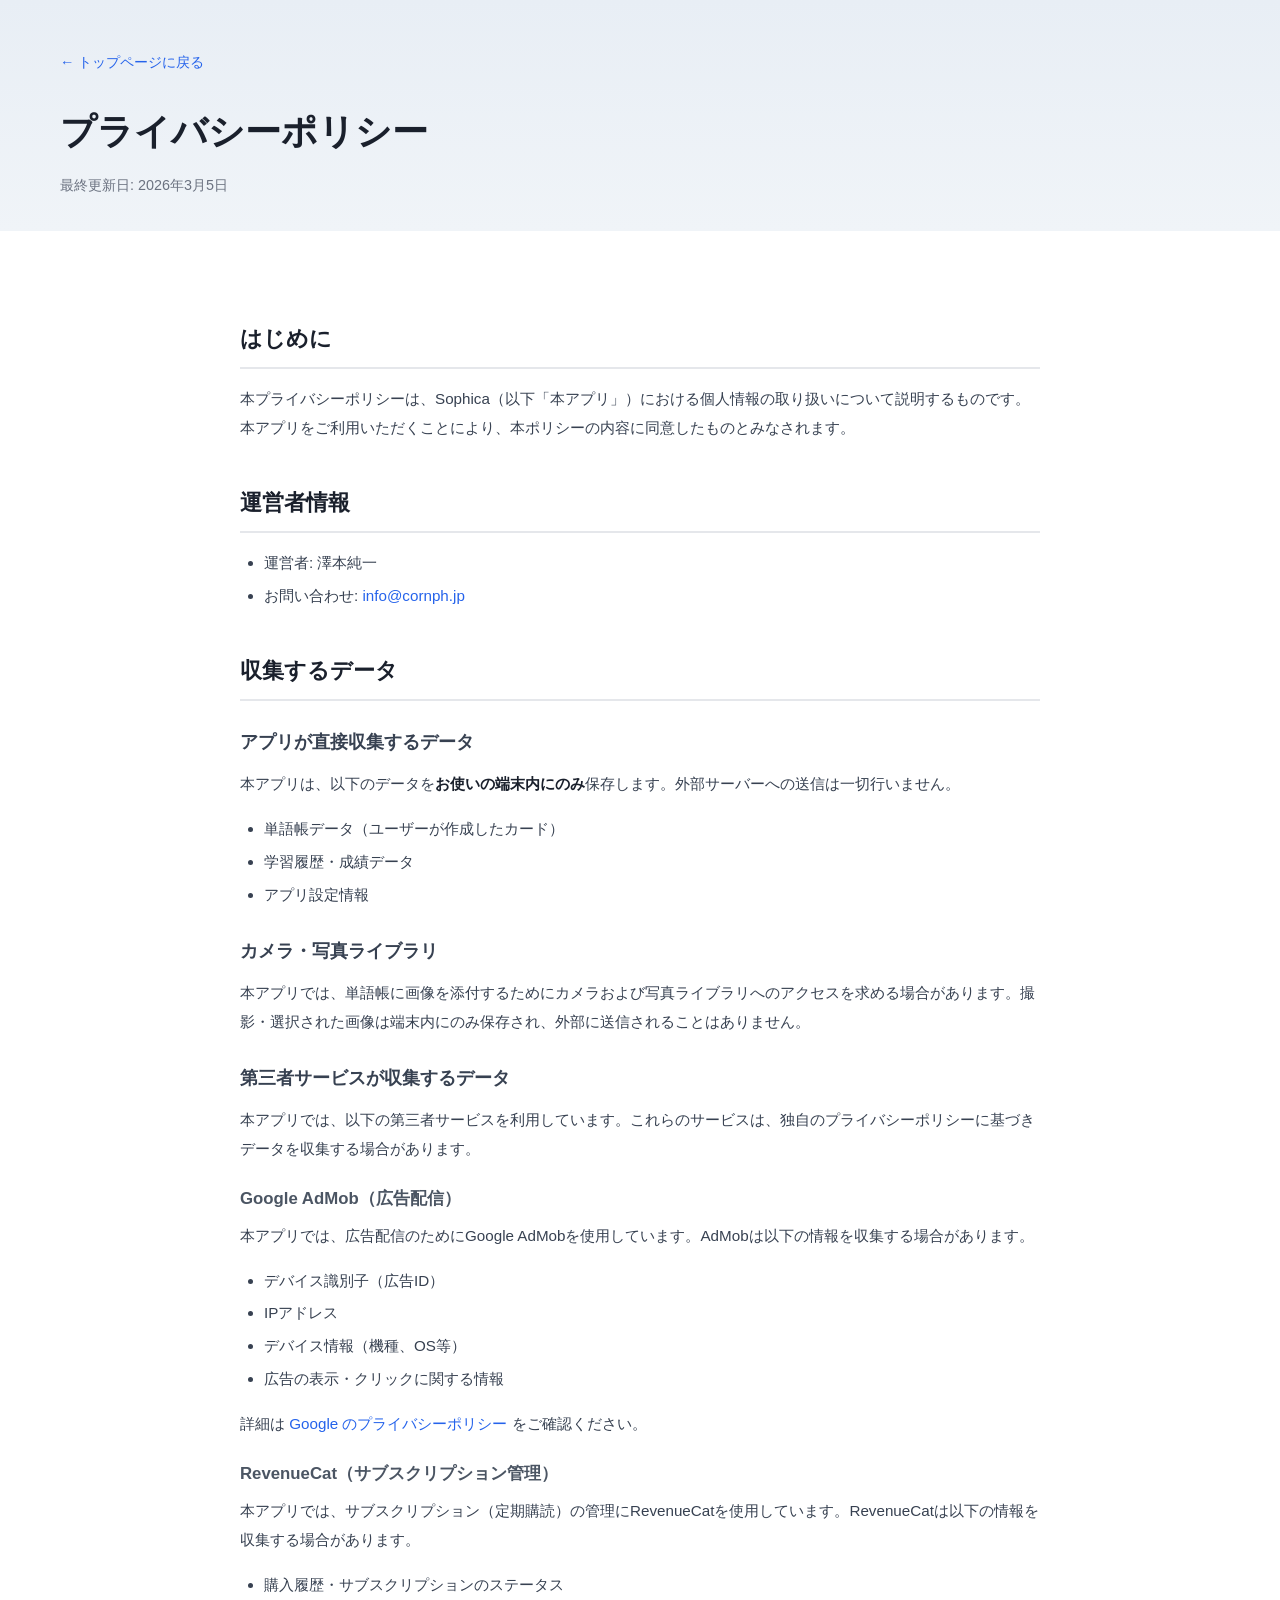
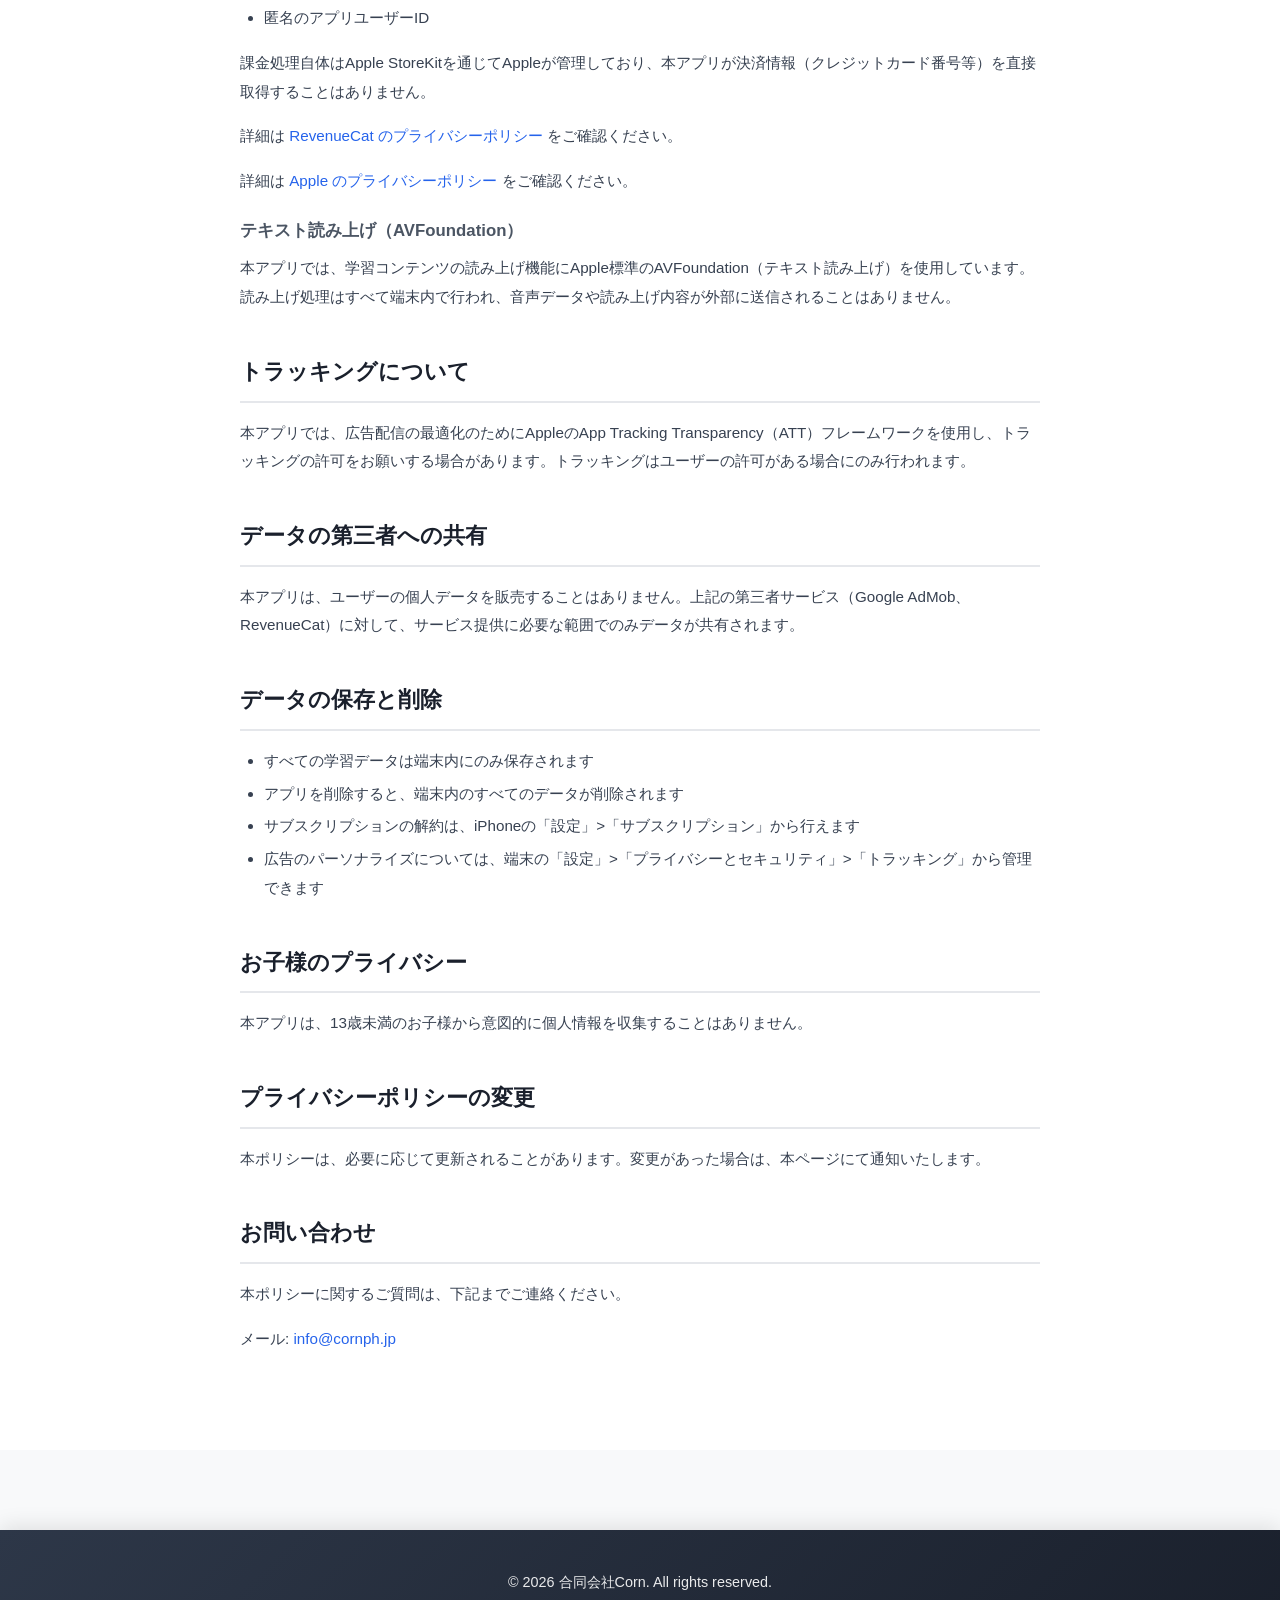
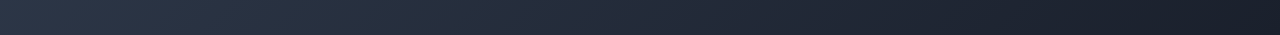
==== privacy-policy.html @ 8b71ee95 "Add privacy policy and terms of service pages for Sophica app" ====
<!DOCTYPE html>
<html lang="ja">
<head>
    <meta charset="UTF-8">
    <meta name="viewport" content="width=device-width, initial-scale=1.0">
    <meta name="description" content="Sophica（ソフィカ）アプリのプライバシーポリシー">
    <title>プライバシーポリシー | 合同会社Corn</title>
    <link rel="icon" type="image/png" href="logo.png">
    <link rel="stylesheet" href="styles.css">
    <link rel="stylesheet" href="legal.css">
</head>
<body>
    <main>
        <section class="legal-header">
            <div class="container">
                <a href="/" class="back-link">&larr; トップページに戻る</a>
                <h1>プライバシーポリシー</h1>
                <p class="last-updated">最終更新日: 2026年3月5日</p>
            </div>
        </section>

        <section class="legal-content">
            <div class="container">
                <div class="legal-body">

                    <h2>はじめに</h2>
                    <p>本プライバシーポリシーは、Sophica（以下「本アプリ」）における個人情報の取り扱いについて説明するものです。本アプリをご利用いただくことにより、本ポリシーの内容に同意したものとみなされます。</p>

                    <h2>運営者情報</h2>
                    <ul>
                        <li>運営者: 澤本純一</li>
                        <li>お問い合わせ: <a href="mailto:info@cornph.jp">info@cornph.jp</a></li>
                    </ul>

                    <h2>収集するデータ</h2>

                    <h3>アプリが直接収集するデータ</h3>
                    <p>本アプリは、以下のデータを<strong>お使いの端末内にのみ</strong>保存します。外部サーバーへの送信は一切行いません。</p>
                    <ul>
                        <li>単語帳データ（ユーザーが作成したカード）</li>
                        <li>学習履歴・成績データ</li>
                        <li>アプリ設定情報</li>
                    </ul>

                    <h3>カメラ・写真ライブラリ</h3>
                    <p>本アプリでは、単語帳に画像を添付するためにカメラおよび写真ライブラリへのアクセスを求める場合があります。撮影・選択された画像は端末内にのみ保存され、外部に送信されることはありません。</p>

                    <h3>第三者サービスが収集するデータ</h3>
                    <p>本アプリでは、以下の第三者サービスを利用しています。これらのサービスは、独自のプライバシーポリシーに基づきデータを収集する場合があります。</p>

                    <h4>Google AdMob（広告配信）</h4>
                    <p>本アプリでは、広告配信のためにGoogle AdMobを使用しています。AdMobは以下の情報を収集する場合があります。</p>
                    <ul>
                        <li>デバイス識別子（広告ID）</li>
                        <li>IPアドレス</li>
                        <li>デバイス情報（機種、OS等）</li>
                        <li>広告の表示・クリックに関する情報</li>
                    </ul>
                    <p>詳細は <a href="https://policies.google.com/privacy" target="_blank" rel="noopener">Google のプライバシーポリシー</a> をご確認ください。</p>

                    <h4>RevenueCat（サブスクリプション管理）</h4>
                    <p>本アプリでは、サブスクリプション（定期購読）の管理にRevenueCatを使用しています。RevenueCatは以下の情報を収集する場合があります。</p>
                    <ul>
                        <li>購入履歴・サブスクリプションのステータス</li>
                        <li>匿名のアプリユーザーID</li>
                    </ul>
                    <p>課金処理自体はApple StoreKitを通じてAppleが管理しており、本アプリが決済情報（クレジットカード番号等）を直接取得することはありません。</p>
                    <p>詳細は <a href="https://www.revenuecat.com/privacy/" target="_blank" rel="noopener">RevenueCat のプライバシーポリシー</a> をご確認ください。</p>
                    <p>詳細は <a href="https://www.apple.com/legal/privacy/" target="_blank" rel="noopener">Apple のプライバシーポリシー</a> をご確認ください。</p>

                    <h4>テキスト読み上げ（AVFoundation）</h4>
                    <p>本アプリでは、学習コンテンツの読み上げ機能にApple標準のAVFoundation（テキスト読み上げ）を使用しています。読み上げ処理はすべて端末内で行われ、音声データや読み上げ内容が外部に送信されることはありません。</p>

                    <h2>トラッキングについて</h2>
                    <p>本アプリでは、広告配信の最適化のためにAppleのApp Tracking Transparency（ATT）フレームワークを使用し、トラッキングの許可をお願いする場合があります。トラッキングはユーザーの許可がある場合にのみ行われます。</p>

                    <h2>データの第三者への共有</h2>
                    <p>本アプリは、ユーザーの個人データを販売することはありません。上記の第三者サービス（Google AdMob、RevenueCat）に対して、サービス提供に必要な範囲でのみデータが共有されます。</p>

                    <h2>データの保存と削除</h2>
                    <ul>
                        <li>すべての学習データは端末内にのみ保存されます</li>
                        <li>アプリを削除すると、端末内のすべてのデータが削除されます</li>
                        <li>サブスクリプションの解約は、iPhoneの「設定」>「サブスクリプション」から行えます</li>
                        <li>広告のパーソナライズについては、端末の「設定」>「プライバシーとセキュリティ」>「トラッキング」から管理できます</li>
                    </ul>

                    <h2>お子様のプライバシー</h2>
                    <p>本アプリは、13歳未満のお子様から意図的に個人情報を収集することはありません。</p>

                    <h2>プライバシーポリシーの変更</h2>
                    <p>本ポリシーは、必要に応じて更新されることがあります。変更があった場合は、本ページにて通知いたします。</p>

                    <h2>お問い合わせ</h2>
                    <p>本ポリシーに関するご質問は、下記までご連絡ください。</p>
                    <p>メール: <a href="mailto:info@cornph.jp">info@cornph.jp</a></p>

                </div>
            </div>
        </section>
    </main>

    <footer>
        <div class="container">
            <p>&copy; 2026 合同会社Corn. All rights reserved.</p>
        </div>
    </footer>
</body>
</html>
---- styles.css ----
/* リセット */
* {
    margin: 0;
    padding: 0;
    box-sizing: border-box;
}

body {
    font-family: -apple-system, BlinkMacSystemFont, "Segoe UI", "Hiragino Sans", "Hiragino Kaku Gothic ProN", "Meiryo", sans-serif;
    line-height: 1.8;
    color: #1a202c;
    background: #f8f9fa;
}

.container {
    max-width: 1200px;
    margin: 0 auto;
    padding: 0 20px;
}

/* ヒーローセクション */
.hero {
    background: linear-gradient(to bottom, #e8eef5 0%, #f0f4f8 100%);
    padding: 4rem 0;
    min-height: 400px;
}

.hero-container {
    display: grid;
    grid-template-columns: 1fr 1fr;
    gap: 4rem;
    align-items: center;
}

.hero-content {
    padding: 2rem 0;
}

.hero-title {
    font-size: 2.5rem;
    font-weight: 700;
    margin-bottom: 1.5rem;
    line-height: 1.3;
    background: linear-gradient(to right, #2563eb, #0891b2);
    -webkit-background-clip: text;
    background-clip: text;
    -webkit-text-fill-color: transparent;
    color: transparent;
}

@media (min-width: 640px) {
    .hero-title {
        font-size: 3rem;
    }
}

@media (min-width: 1024px) {
    .hero-title {
        font-size: 3.75rem;
    }
}

.hero-subtitle {
    font-size: 1rem;
    color: #4b5563;
    margin-bottom: 2rem;
    line-height: 1.8;
}

.btn-primary {
    display: inline-flex;
    align-items: center;
    gap: 0.5rem;
    background: #2563eb;
    color: white;
    padding: 0.875rem 1.75rem;
    border-radius: 9999px;
    text-decoration: none;
    font-weight: 600;
    font-size: 0.95rem;
    transition: all 0.3s ease;
    box-shadow: 0 4px 14px rgba(37, 99, 235, 0.3);
}

.btn-primary:hover {
    background: #1d4ed8;
    transform: translateY(-2px);
    box-shadow: 0 6px 20px rgba(37, 99, 235, 0.4);
}

.btn-secondary {
    display: inline-flex;
    align-items: center;
    gap: 0.5rem;
    background: #2563eb;
    color: white;
    padding: 0.875rem 2rem;
    border-radius: 9999px;
    text-decoration: none;
    font-weight: 600;
    font-size: 0.95rem;
    transition: all 0.3s ease;
    box-shadow: 0 4px 14px rgba(37, 99, 235, 0.3);
}

.btn-secondary:hover {
    background: #1d4ed8;
    transform: translateY(-2px);
    box-shadow: 0 6px 20px rgba(37, 99, 235, 0.4);
}

/* KV画像 */
.hero-image {
    display: flex;
    align-items: center;
    justify-content: center;
}

.kv-img {
    width: 100%;
    height: auto;
    border-radius: 16px;
    box-shadow: none;
}

/* YouTubeチャンネルセクション */
.channel {
    background: white;
    padding: 5rem 0;
}

.channel h2 {
    text-align: center;
    font-size: 2rem;
    font-weight: 700;
    color: #1a202c;
    margin-bottom: 1rem;
}

.channel-description {
    text-align: center;
    color: #6b7280;
    margin-bottom: 3.5rem;
    font-size: 1rem;
    line-height: 1.8;
}

.features-grid {
    display: grid;
    grid-template-columns: repeat(auto-fit, minmax(280px, 1fr));
    gap: 2rem;
    margin-bottom: 3rem;
}

.feature-card {
    background: white;
    padding: 2rem;
    border-radius: 12px;
    box-shadow: 0 2px 8px rgba(0, 0, 0, 0.08);
    transition: all 0.3s ease;
}

.feature-card:hover {
    transform: translateY(-4px);
    box-shadow: 0 8px 24px rgba(0, 0, 0, 0.12);
}

.feature-icon {
    width: 48px;
    height: 48px;
    border-radius: 8px;
    display: flex;
    align-items: center;
    justify-content: center;
    margin-bottom: 1.25rem;
}

.feature-icon.blue {
    background: #dbeafe;
    color: #2563eb;
}

.feature-icon.green {
    background: #d1fae5;
    color: #059669;
}

.feature-card h3 {
    font-size: 1.125rem;
    font-weight: 600;
    color: #1a202c;
    margin-bottom: 0.75rem;
}

.feature-card p {
    color: #6b7280;
    font-size: 0.95rem;
    line-height: 1.6;
}

.cta-center {
    text-align: center;
    margin-top: 3rem;
}

/* 私の想いセクション */
.philosophy {
    background: #f8f9fa;
    padding: 5rem 0;
}

.philosophy h2 {
    text-align: center;
    font-size: 2rem;
    font-weight: 700;
    color: #1a202c;
    margin-bottom: 3rem;
}

.philosophy-content {
    max-width: 800px;
    margin: 0 auto;
    text-align: center;
}

.philosophy-text {
    font-size: 1.05rem;
    color: #4b5563;
    line-height: 2;
    margin-bottom: 2rem;
}

.philosophy-text.highlight {
    font-size: 1.15rem;
    color: #1a202c;
    font-weight: 500;
    margin-top: 2.5rem;
}

/* 会社概要セクション */
.company {
    background: white;
    padding: 5rem 0;
}

.company h2 {
    text-align: center;
    font-size: 2rem;
    font-weight: 700;
    color: #1a202c;
    margin-bottom: 3rem;
}

.company-grid {
    max-width: 900px;
    margin: 0 auto;
}

.company-info {
    background: white;
    border-radius: 12px;
}

.company-item {
    display: grid;
    grid-template-columns: 140px 1fr;
    padding: 1.5rem 0;
    border-bottom: 1px solid #e5e7eb;
    gap: 2rem;
}

.company-item:last-child {
    border-bottom: none;
}

.company-label {
    font-weight: 600;
    color: #6b7280;
    font-size: 0.9rem;
}

.company-value {
    color: #1a202c;
    line-height: 1.8;
}

.english-text {
    color: #6b7280;
    font-size: 0.9rem;
    display: block;
    margin-top: 0.25rem;
}

/* フッター */
footer {
    background: #1a202c;
    color: white;
    text-align: center;
    padding: 2rem 0;
}

footer p {
    opacity: 0.8;
    font-size: 0.9rem;
}

/* レスポンシブデザイン */
@media (max-width: 768px) {
    .hero-container {
        grid-template-columns: 1fr;
        gap: 2rem;
    }

    .hero-title {
        font-size: 2rem;
    }

    .features-grid {
        grid-template-columns: 1fr;
    }

    .company-item {
        grid-template-columns: 1fr;
        gap: 0.5rem;
    }

    .company-label {
        font-size: 0.85rem;
    }

    .channel h2,
    .philosophy h2,
    .company h2 {
        font-size: 1.75rem;
    }
}
    text-shadow: 2px 2px 4px rgba(0,0,0,0.2);
}

.hero p {
    font-size: 1.3rem;
    position: relative;
    z-index: 1;
    opacity: 0.95;
}

/* セクション共通スタイル */
section {
    padding: 5rem 0;
}

section h2 {
    font-size: 2.5rem;
    margin-bottom: 3rem;
    color: #2d3748;
    position: relative;
    padding-bottom: 1rem;
}

/* 会社概要 */
.about {
    background-color: white;
}

.info-table {
    width: 100%;
    max-width: 800px;
    border-collapse: collapse;
    background-color: white;
    box-shadow: 0 10px 40px rgba(0,0,0,0.08);
    border-radius: 12px;
    overflow: hidden;
}

.info-table th,
.info-table td {
    padding: 1.5rem;
    text-align: left;
    border-bottom: 1px solid #e2e8f0;
}

.info-table th {
    background: linear-gradient(135deg, #667eea15 0%, #764ba215 100%);
    font-weight: 600;
    width: 200px;
    color: #4a5568;
}

.info-table td {
    color: #2d3748;
}

.info-table tr:last-child th,
.info-table tr:last-child td {
    border-bottom: none;
}

.info-table tr {
    transition: background-color 0.3s ease;
}

.info-table tr:hover {
    background-color: #f7fafc;
}

/* 事業内容 */
.business {
    background: white;
}

.business-list {
    list-style: none;
    max-width: 800px;
}

.business-list li {
    padding: 1.5rem 1.5rem 1.5rem 2rem;
    margin-bottom: 1.5rem;
    background-color: white;
    border-left: 5px solid transparent;
    border-image: linear-gradient(135deg, #667eea 0%, #764ba2 100%);
    border-image-slice: 1;
    box-shadow: 0 4px 15px rgba(0,0,0,0.08);
    border-radius: 0 8px 8px 0;
    transition: all 0.3s ease;
    position: relative;
}

.business-list li::before {
    content: '✓';
    position: absolute;
    left: 0.8rem;
    top: 50%;
    transform: translateY(-50%);
    color: #667eea;
    font-weight: bold;
    font-size: 1.2rem;
}

.business-list li:hover {
    transform: translateX(10px);
    box-shadow: 0 6px 25px rgba(102, 126, 234, 0.15);
}

/* お問い合わせ */
.contact {
    background-color: white;
}

.contact-info {
    max-width: 800px;
    padding: 3rem;
    background: linear-gradient(135deg, #ffffff 0%, #f7fafc 100%);
    box-shadow: 0 10px 40px rgba(0,0,0,0.08);
    border-radius: 16px;
    border: 1px solid #e2e8f0;
}

.contact-info p {
    margin-bottom: 1.5rem;
    font-size: 1.1rem;
    display: flex;
    align-items: center;
}

.contact-info strong {
    color: #667eea;
    min-width: 120px;
}

/* フッター */
footer {
    background: linear-gradient(135deg, #2d3748 0%, #1a202c 100%);
    color: white;
    text-align: center;
    padding: 2.5rem 0;
    margin-top: 5rem;
    box-shadow: 0 -4px 20px rgba(0,0,0,0.1);
}

footer p {
    opacity: 0.9;
}

/* レスポンシブデザイン */
@media (max-width: 768px) {
    header h1 {
        font-size: 1.5rem;
    }

    nav ul {
        flex-direction: column;
        gap: 0.8rem;
    }

    .hero h2 {
        font-size: 2rem;
    }

    .hero {
        padding: 4rem 0;
    }

    section h2 {
        font-size: 1.8rem;
    }

    section {
        padding: 3rem 0;
    }

    .info-table th,
    .info-table td {
        display: block;
        width: 100%;
    }

    .info-table th {
        background: linear-gradient(135deg, #667eea 0%, #764ba2 100%);
        color: white;
        border-radius: 8px 8px 0 0;
    }

    .business-list li {
        padding-left: 2.5rem;
    }

    .contact-info {
        padding: 2rem;
    }
}
---- legal.css ----
/* 法的文書ページ共通スタイル */
.legal-header {
    background: linear-gradient(to bottom, #e8eef5 0%, #f0f4f8 100%);
    padding: 3rem 0 2rem;
}

.legal-header h1 {
    font-size: 2.25rem;
    font-weight: 700;
    color: #1a202c;
    margin-bottom: 0.5rem;
}

.legal-header .last-updated {
    color: #6b7280;
    font-size: 0.9rem;
}

.back-link {
    display: inline-block;
    color: #2563eb;
    text-decoration: none;
    font-size: 0.9rem;
    margin-bottom: 1.5rem;
    transition: color 0.2s ease;
}

.back-link:hover {
    color: #1d4ed8;
}

.legal-content {
    background: white;
    padding: 3rem 0 5rem;
}

.legal-body {
    max-width: 800px;
    margin: 0 auto;
}

.legal-body h2 {
    font-size: 1.4rem;
    font-weight: 700;
    color: #1a202c;
    margin-top: 2.5rem;
    margin-bottom: 1rem;
    padding-bottom: 0.5rem;
    border-bottom: 2px solid #e5e7eb;
}

.legal-body h3 {
    font-size: 1.15rem;
    font-weight: 600;
    color: #374151;
    margin-top: 1.5rem;
    margin-bottom: 0.75rem;
}

.legal-body h4 {
    font-size: 1.05rem;
    font-weight: 600;
    color: #4b5563;
    margin-top: 1.25rem;
    margin-bottom: 0.5rem;
}

.legal-body p {
    color: #374151;
    font-size: 0.95rem;
    line-height: 1.9;
    margin-bottom: 1rem;
}

.legal-body ul,
.legal-body ol {
    color: #374151;
    font-size: 0.95rem;
    line-height: 1.9;
    margin-bottom: 1rem;
    padding-left: 1.5rem;
}

.legal-body li {
    margin-bottom: 0.25rem;
}

.legal-body a {
    color: #2563eb;
    text-decoration: none;
}

.legal-body a:hover {
    text-decoration: underline;
}

.legal-body strong {
    color: #1a202c;
}

@media (max-width: 768px) {
    .legal-header h1 {
        font-size: 1.75rem;
    }

    .legal-body h2 {
        font-size: 1.25rem;
    }

    .legal-content {
        padding: 2rem 0 3rem;
    }
}
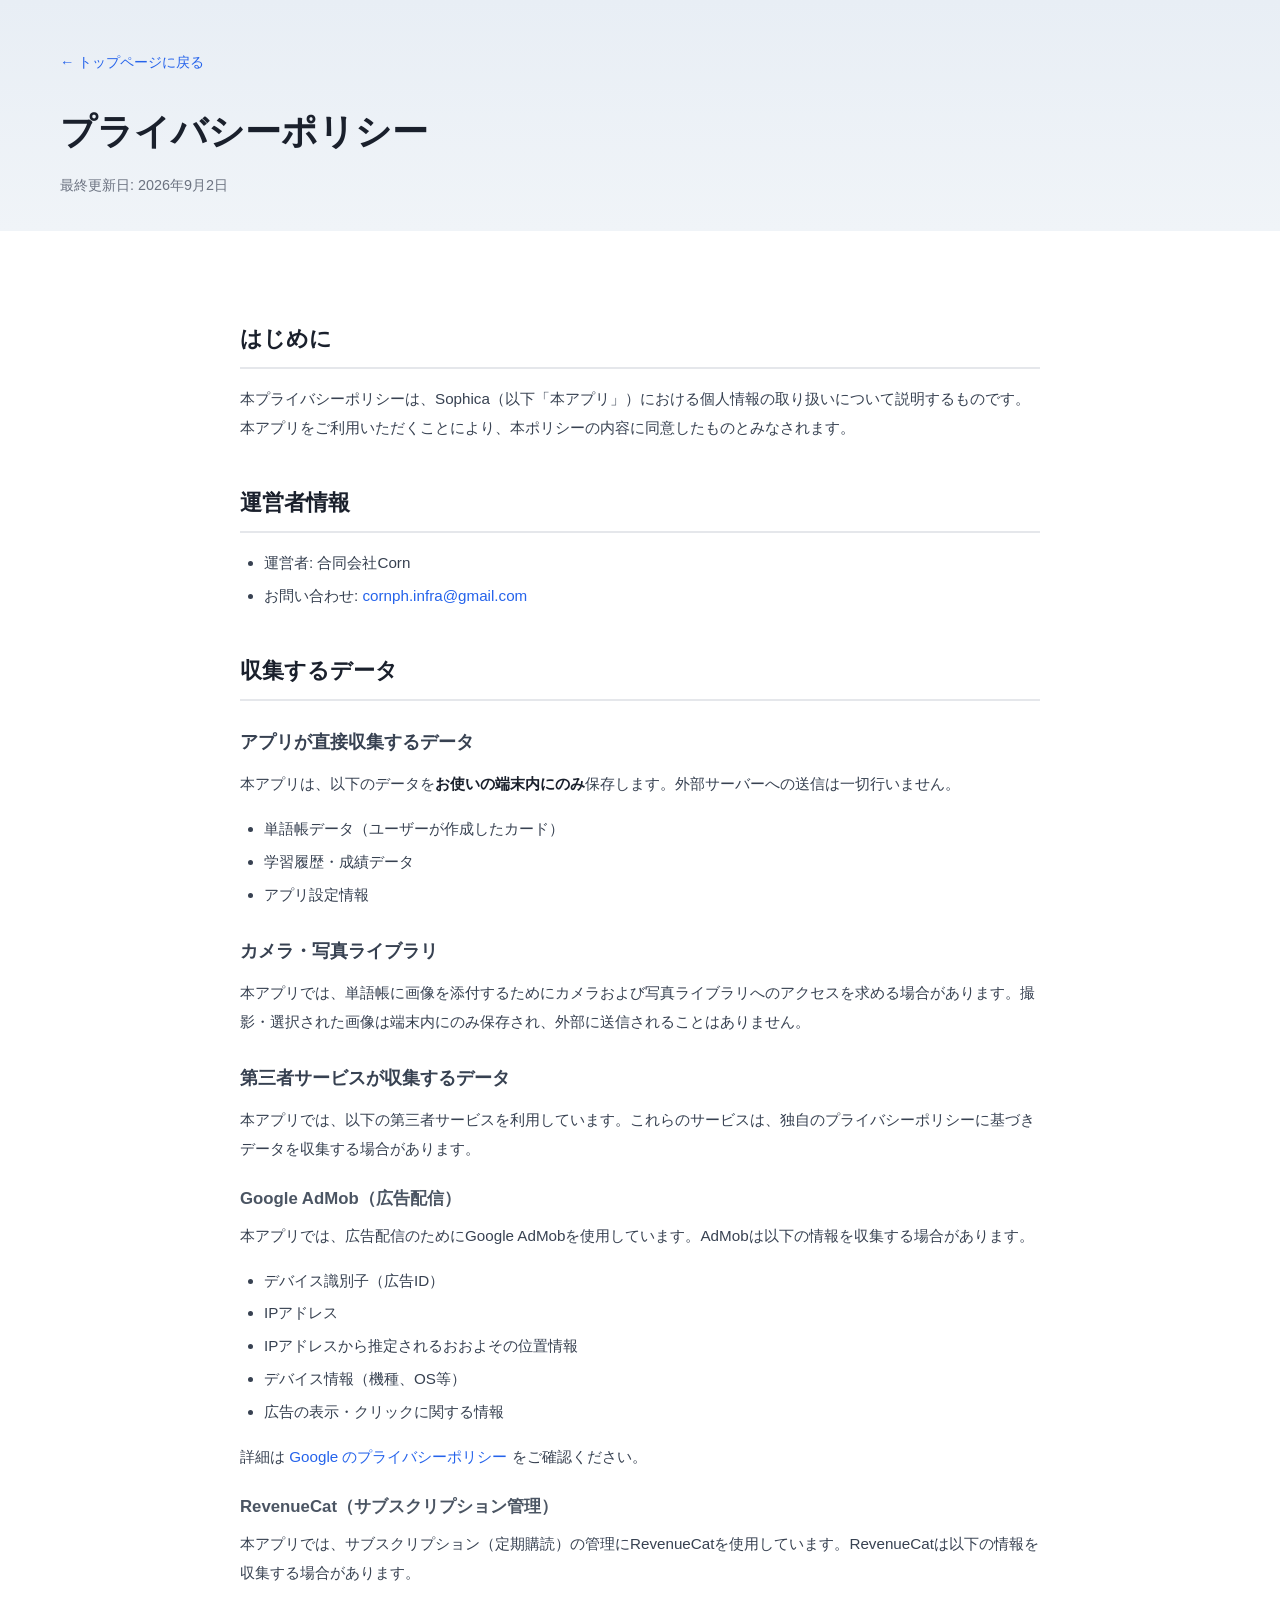
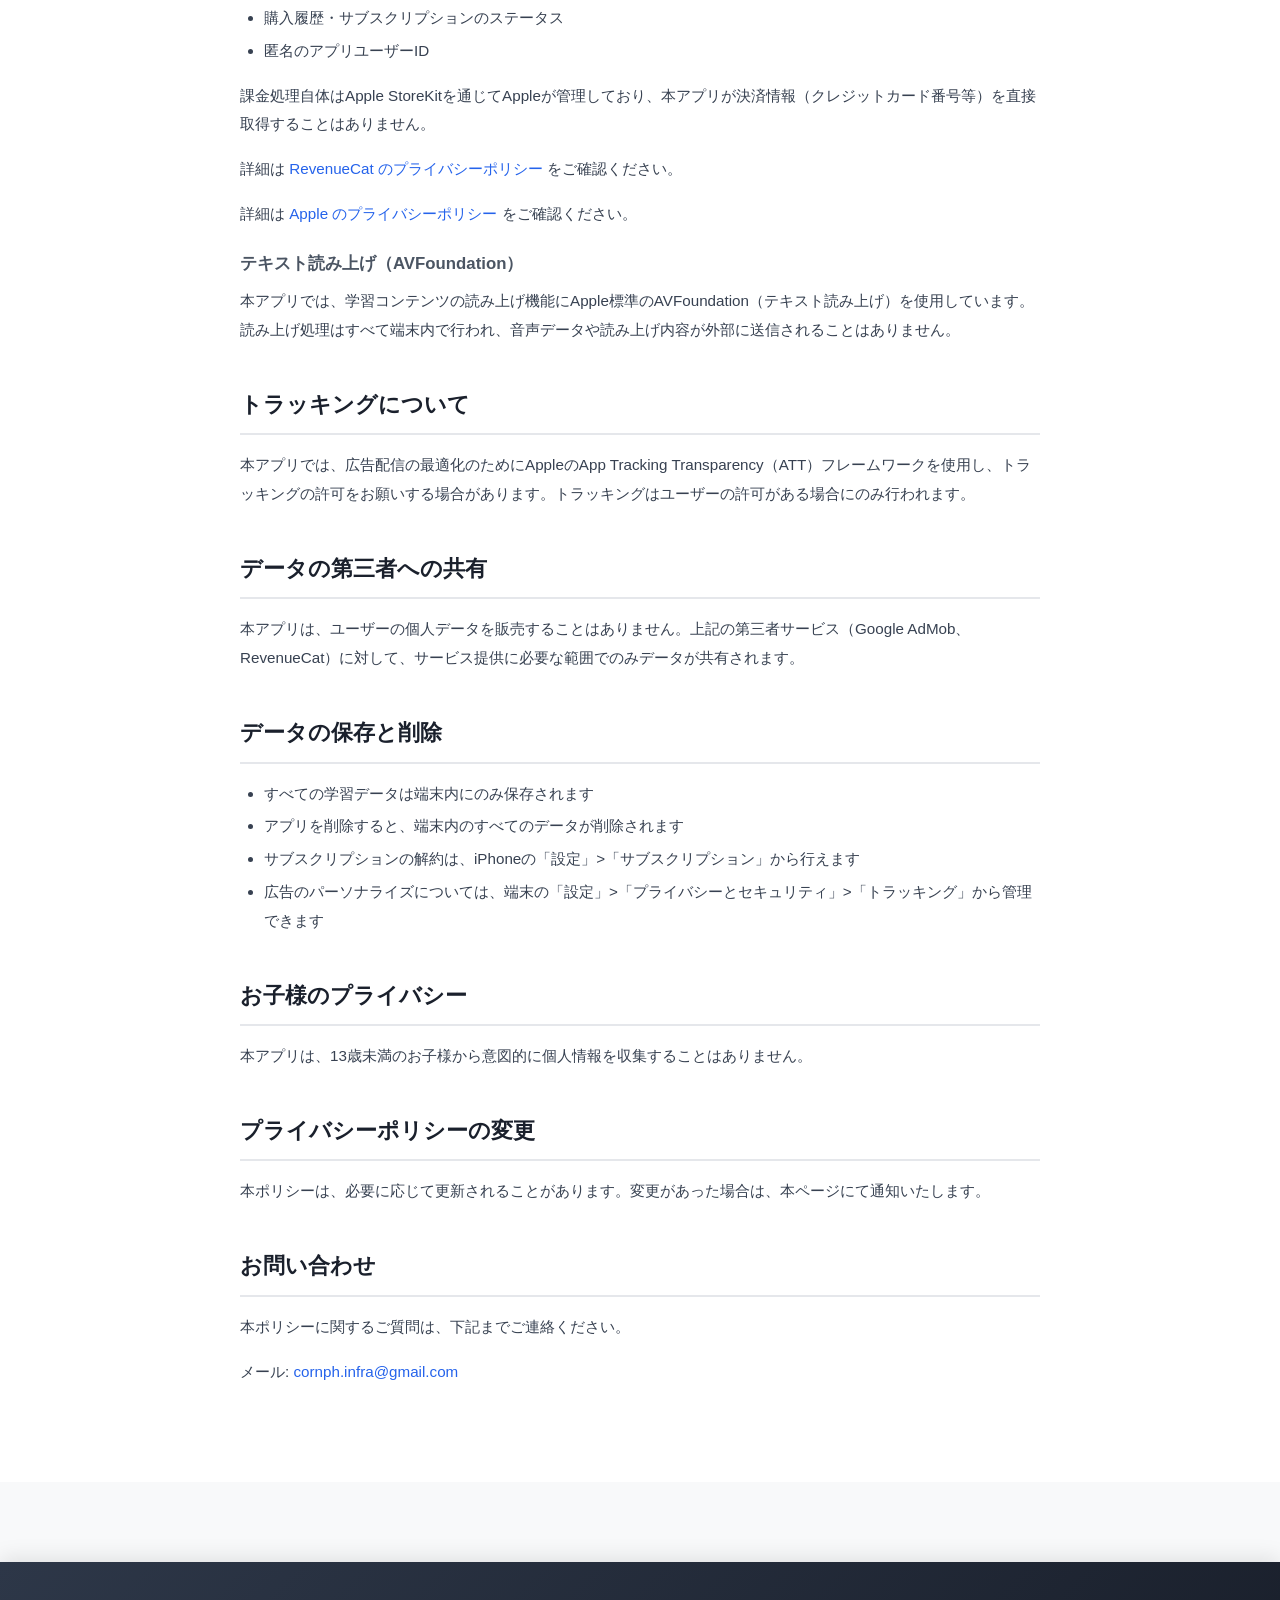
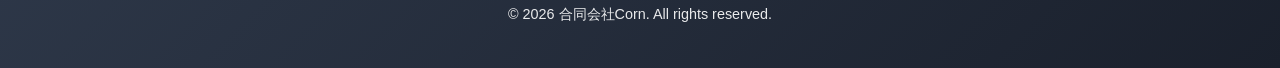
==== commit ad8e6d88: "Update legal pages: drop free trial, use company name, unify contact email - Remove the free trial c" ====
--- a/privacy-policy.html
+++ b/privacy-policy.html
@@ -15,7 +15,7 @@
             <div class="container">
                 <a href="/" class="back-link">&larr; トップページに戻る</a>
                 <h1>プライバシーポリシー</h1>
-                <p class="last-updated">最終更新日: 2026年3月5日</p>
+                <p class="last-updated">最終更新日: 2026年9月2日</p>
             </div>
         </section>
 
@@ -28,8 +28,8 @@
 
                     <h2>運営者情報</h2>
                     <ul>
-                        <li>運営者: 澤本純一</li>
-                        <li>お問い合わせ: <a href="mailto:info@cornph.jp">info@cornph.jp</a></li>
+                        <li>運営者: 合同会社Corn</li>
+                        <li>お問い合わせ: <a href="mailto:cornph.infra@gmail.com">cornph.infra@gmail.com</a></li>
                     </ul>
 
                     <h2>収集するデータ</h2>
@@ -53,6 +53,7 @@
                     <ul>
                         <li>デバイス識別子（広告ID）</li>
                         <li>IPアドレス</li>
+                        <li>IPアドレスから推定されるおおよその位置情報</li>
                         <li>デバイス情報（機種、OS等）</li>
                         <li>広告の表示・クリックに関する情報</li>
                     </ul>
@@ -93,7 +94,7 @@
 
                     <h2>お問い合わせ</h2>
                     <p>本ポリシーに関するご質問は、下記までご連絡ください。</p>
-                    <p>メール: <a href="mailto:info@cornph.jp">info@cornph.jp</a></p>
+                    <p>メール: <a href="mailto:cornph.infra@gmail.com">cornph.infra@gmail.com</a></p>
 
                 </div>
             </div>
